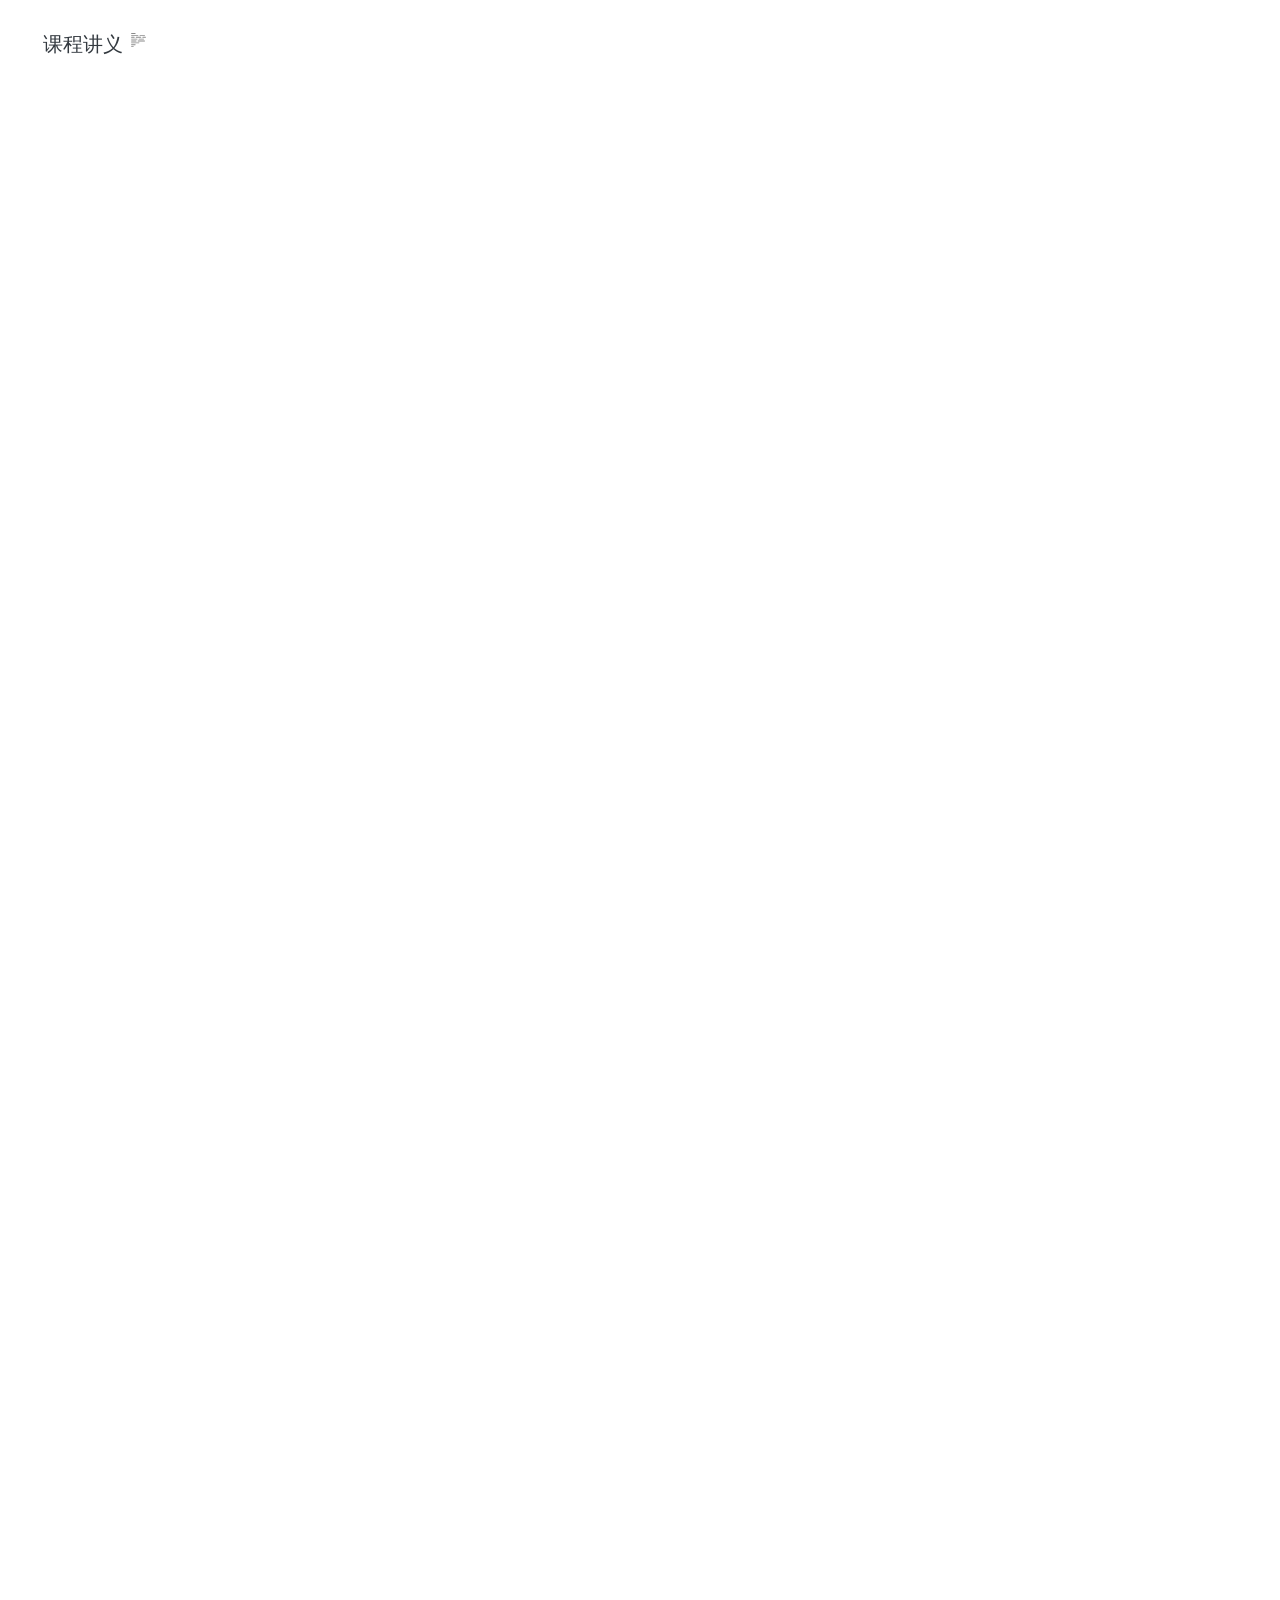
==== index.html @ 45dc6c01 "build: AI 课程讲义网页教材" ====
<!DOCTYPE html>
<html xmlns="http://www.w3.org/1999/xhtml" lang="zh-Hans" xml:lang="zh-Hans"><head>

<meta charset="utf-8">
<meta name="generator" content="quarto-1.10.18">

<meta name="viewport" content="width=device-width, initial-scale=1.0, user-scalable=yes">

<meta name="author" content="张晨">
<meta name="dcterms.date" content="2026-09-29">

<title>课程简介 – AI 在经济管理研究中的应用</title>
<style>
/* Default styles provided by pandoc.
** See https://pandoc.org/MANUAL.html#variables-for-html for config info.
*/
span.smallcaps{font-variant: small-caps;}
div.columns{display: flex; gap: 1.5em;}
div.column{flex: auto;}
@media screen {
div.columns{gap: min(4vw, 1.5em);}
div.column{overflow-x: auto;}
}
div.hanging-indent{margin-left: 1.5em; text-indent: -1.5em;}
ul.task-list{list-style: none;}
ul.task-list li input[type="checkbox"] {
  width: 0.8em;
  margin: 0 0.8em 0.2em -1em; /* quarto-specific, see https://github.com/quarto-dev/quarto-cli/issues/4556 */ 
  vertical-align: middle;
}
/* CSS for syntax highlighting */
html { -webkit-text-size-adjust: 100%; }
pre > code.sourceCode { white-space: pre; position: relative; }
pre > code.sourceCode > span { display: inline-block; line-height: 1.25; }
pre > code.sourceCode > span:empty { height: 1.2em; }
.sourceCode { overflow: visible; }
code.sourceCode > span { color: inherit; text-decoration: inherit; }
div.sourceCode { margin: 1em 0; }
pre.sourceCode { margin: 0; }
@media screen {
div.sourceCode { overflow: auto; }
}
@media print {
pre > code.sourceCode { white-space: pre-wrap; }
pre > code.sourceCode > span { text-indent: -5em; padding-left: 5em; }
}
pre.numberSource code
  { counter-reset: source-line 0; }
pre.numberSource code > span
  { position: relative; left: -4em; counter-increment: source-line; }
pre.numberSource code > span > a:first-child::before
  { content: counter(source-line);
    position: relative; left: -1em; text-align: right; vertical-align: baseline;
    border: none; display: inline-block;
    -webkit-touch-callout: none; -webkit-user-select: none;
    -khtml-user-select: none; -moz-user-select: none;
    -ms-user-select: none; user-select: none;
    padding: 0 4px; width: 4em;
  }
pre.numberSource { margin-left: 3em;  padding-left: 4px; }
div.sourceCode
  {   }
@media screen {
pre > code.sourceCode > span > a:first-child::before { text-decoration: underline; }
}
</style>


<script src="site_libs/quarto-nav/quarto-nav.js"></script>
<script src="site_libs/quarto-nav/headroom.min.js"></script>
<script src="site_libs/clipboard/clipboard.min.js"></script>
<script src="site_libs/quarto-search/autocomplete.umd.js"></script>
<script src="site_libs/quarto-search/fuse.min.js"></script>
<script src="site_libs/quarto-search/quarto-search.js"></script>
<meta name="quarto:offset" content="./">
<link href="./01-ai-cognition.html" rel="next">
<script src="site_libs/quarto-html/quarto.js" type="module"></script>
<script src="site_libs/quarto-html/tabsets/tabsets.js" type="module"></script>
<script src="site_libs/quarto-html/popper.min.js"></script>
<script src="site_libs/quarto-html/tippy.umd.min.js"></script>
<script src="site_libs/quarto-html/anchor.min.js"></script>
<link href="site_libs/quarto-html/tippy.css" rel="stylesheet">
<link href="site_libs/quarto-html/quarto-syntax-highlighting-eec68b17241c1efd3eae2de50d816e3e.css" rel="stylesheet" id="quarto-text-highlighting-styles">
<script src="site_libs/bootstrap/bootstrap.min.js"></script>
<link href="site_libs/bootstrap/bootstrap-icons.css" rel="stylesheet">
<link href="site_libs/bootstrap/bootstrap-d5fb2bd185f07460e4408dd84795c9a0.min.css" rel="stylesheet" append-hash="true" id="quarto-bootstrap" data-mode="light">
<script id="quarto-search-options" type="application/json">{
  "location": "sidebar",
  "copy-button": false,
  "collapse-after": 3,
  "panel-placement": "start",
  "type": "textbox",
  "limit": 50,
  "keyboard-shortcut": [
    "f",
    "/",
    "s"
  ],
  "language": {
    "search-no-results-text": "没有结果",
    "search-matching-documents-text": "匹配的文档",
    "search-copy-link-title": "复制搜索链接",
    "search-hide-matches-text": "隐藏其它匹配结果",
    "search-more-match-text": "更多匹配结果",
    "search-more-matches-text": "更多匹配结果",
    "search-clear-button-title": "清除",
    "search-text-placeholder": "",
    "search-detached-cancel-button-title": "取消",
    "search-submit-button-title": "提交",
    "search-label": "搜索"
  }
}</script>
<style>
  /* ---------- 登录门禁：页面锁定与登录框样式 ---------- */
  /* 未登录时隐藏正文（仅保留登录框） */
  html.auth-locked body > *:not(#book-auth-gate) {
    visibility: hidden !important;
  }

  #book-auth-gate {
    position: fixed;
    inset: 0;
    z-index: 2147483647;
    display: flex;
    align-items: center;
    justify-content: center;
    padding: 24px;
    box-sizing: border-box;
    background: radial-gradient(1200px 700px at 20% 0%, #22303f 0%, #16202b 55%, #101820 100%);
    font-family: -apple-system, BlinkMacSystemFont, "Segoe UI", "PingFang SC", "Hiragino Sans GB", "Microsoft YaHei", sans-serif;
    color: #1a1a1a;
  }
  #book-auth-gate[hidden] { display: none !important; }

  .auth-card {
    width: 100%;
    max-width: 380px;
    background: #ffffff;
    border-radius: 14px;
    box-shadow: 0 24px 60px rgba(0, 0, 0, 0.45);
    padding: 40px 36px 34px;
    box-sizing: border-box;
  }
  .auth-brand {
    text-align: center;
    margin-bottom: 26px;
  }
  .auth-brand .auth-kicker {
    display: inline-block;
    font-size: 12px;
    letter-spacing: 0.08em;
    color: #0b7285;
    background: rgba(11, 114, 133, 0.08);
    padding: 3px 10px;
    border-radius: 999px;
    margin-bottom: 14px;
  }
  .auth-brand h1 {
    font-size: 20px;
    line-height: 1.35;
    font-weight: 700;
    margin: 0 0 6px;
    color: #1a2733;
  }
  .auth-brand p {
    font-size: 13px;
    color: #7a8794;
    margin: 0;
  }
  .auth-field { margin-bottom: 16px; }
  .auth-field label {
    display: block;
    font-size: 13px;
    font-weight: 600;
    color: #3c4854;
    margin-bottom: 6px;
  }
  .auth-field input {
    width: 100%;
    box-sizing: border-box;
    padding: 11px 13px;
    font-size: 15px;
    color: #1a2733;
    background: #f6f8fa;
    border: 1px solid #d7dee5;
    border-radius: 8px;
    outline: none;
    transition: border-color 0.15s, box-shadow 0.15s;
  }
  .auth-field input:focus {
    border-color: #0b7285;
    box-shadow: 0 0 0 3px rgba(11, 114, 133, 0.15);
    background: #ffffff;
  }
  .auth-error {
    display: none;
    font-size: 13px;
    color: #c0392b;
    background: rgba(192, 57, 43, 0.08);
    border-radius: 8px;
    padding: 9px 12px;
    margin: -4px 0 14px;
  }
  .auth-submit {
    width: 100%;
    box-sizing: border-box;
    padding: 12px 16px;
    font-size: 15px;
    font-weight: 600;
    color: #ffffff;
    background: #0b7285;
    border: none;
    border-radius: 8px;
    cursor: pointer;
    transition: background 0.15s;
  }
  .auth-submit:hover { background: #095d6d; }
  .auth-submit:active { background: #084c59; }
  .auth-hint {
    text-align: center;
    font-size: 12px;
    color: #a4afba;
    margin-top: 18px;
  }
</style>

<script>
  /* 立即锁定：若尚未登录，则在正文渲染前隐藏页面内容 */
  (function () {
    var ok = false;
    try {
      ok = sessionStorage.getItem("BOOK_AUTH_OK") === "1";
    } catch (e) {
      ok = false;
    }
    if (!ok) {
      document.documentElement.classList.add("auth-locked");
    }
  })();
</script>


<link rel="stylesheet" href="styles.css">
</head>

<body class="nav-sidebar floating quarto-light">

<div id="quarto-search-results"></div>
  <header id="quarto-header" class="headroom fixed-top">
  <nav class="quarto-secondary-nav">
    <div class="container-fluid d-flex">
      <button type="button" class="quarto-btn-toggle btn" data-bs-toggle="collapse" role="button" data-bs-target=".quarto-sidebar-collapse-item" aria-controls="quarto-sidebar" aria-expanded="false" aria-label="展开或折叠侧边栏导航" onclick="if (window.quartoToggleHeadroom) { window.quartoToggleHeadroom(); }">
        <i class="bi bi-layout-text-sidebar-reverse"></i>
      </button>
        <nav class="quarto-page-breadcrumbs" aria-label="breadcrumb"><ol class="breadcrumb"><li class="breadcrumb-item"><a href="./index.html">课程简介</a></li></ol></nav>
        <a class="flex-grow-1" role="navigation" data-bs-toggle="collapse" data-bs-target=".quarto-sidebar-collapse-item" aria-controls="quarto-sidebar" aria-expanded="false" aria-label="展开或折叠侧边栏导航" onclick="if (window.quartoToggleHeadroom) { window.quartoToggleHeadroom(); }">      
        </a>
      <button type="button" class="btn quarto-search-button" aria-label="搜索" onclick="window.quartoOpenSearch();">
        <i class="bi bi-search"></i>
      </button>
    </div>
  </nav>
</header>
<!-- content -->
<div id="quarto-content" class="quarto-container page-columns page-rows-contents page-layout-article">
<!-- sidebar -->
  <nav id="quarto-sidebar" class="sidebar collapse collapse-horizontal quarto-sidebar-collapse-item sidebar-navigation floating overflow-auto">
    <div class="pt-lg-2 mt-2 text-left sidebar-header">
    <div class="sidebar-title mb-0 py-0">
      <a href="./">课程讲义</a> 
        <div class="sidebar-tools-main">
  <a href="" class="quarto-reader-toggle quarto-navigation-tool px-1" onclick="window.quartoToggleReader(); return false;" title="切换阅读器模式">
  <div class="quarto-reader-toggle-btn">
  <i class="bi"></i>
  </div>
</a>
</div>
    </div>
      </div>
        <div class="mt-2 flex-shrink-0 align-items-center">
        <div class="sidebar-search">
        <div id="quarto-search" class="" title="搜索"></div>
        </div>
        </div>
    <div class="sidebar-menu-container"> 
    <ul class="list-unstyled mt-1">
        <li class="sidebar-item">
  <div class="sidebar-item-container"> 
  <a href="./index.html" class="sidebar-item-text sidebar-link active">
 <span class="menu-text">课程简介</span></a>
  </div>
</li>
        <li class="sidebar-item">
  <div class="sidebar-item-container"> 
  <a href="./01-ai-cognition.html" class="sidebar-item-text sidebar-link">
 <span class="menu-text">第一讲：AI 认知与工具概览</span></a>
  </div>
</li>
        <li class="sidebar-item">
  <div class="sidebar-item-container"> 
  <a href="./02-environment-setup.html" class="sidebar-item-text sidebar-link">
 <span class="menu-text">第二讲：环境安装与引擎配置</span></a>
  </div>
</li>
        <li class="sidebar-item">
  <div class="sidebar-item-container"> 
  <a href="./03-agent-basics.html" class="sidebar-item-text sidebar-link">
 <span class="menu-text">第三讲：Agent 基础操作</span></a>
  </div>
</li>
        <li class="sidebar-item">
  <div class="sidebar-item-container"> 
  <a href="./04-agent-advanced.html" class="sidebar-item-text sidebar-link">
 <span class="menu-text">第四讲：Agent 进阶</span></a>
  </div>
</li>
        <li class="sidebar-item">
  <div class="sidebar-item-container"> 
  <a href="./05-knowledge-base.html" class="sidebar-item-text sidebar-link">
 <span class="menu-text">第五讲：知识库构建与学术品味蒸馏</span></a>
  </div>
</li>
        <li class="sidebar-item">
  <div class="sidebar-item-container"> 
  <a href="./06-data-collection.html" class="sidebar-item-text sidebar-link">
 <span class="menu-text">第六讲：AI 辅助数据采集</span></a>
  </div>
</li>
        <li class="sidebar-item">
  <div class="sidebar-item-container"> 
  <a href="./07-text-analysis.html" class="sidebar-item-text sidebar-link">
 <span class="menu-text">第七讲：AI 辅助文本分析</span></a>
  </div>
</li>
        <li class="sidebar-item">
  <div class="sidebar-item-container"> 
  <a href="./08-empirical-research.html" class="sidebar-item-text sidebar-link">
 <span class="menu-text">第八讲：AI 辅助规范实证研究</span></a>
  </div>
</li>
    </ul>
    </div>
</nav>
<div id="quarto-sidebar-glass" class="quarto-sidebar-collapse-item" data-bs-toggle="collapse" data-bs-target=".quarto-sidebar-collapse-item"></div>
<!-- margin-sidebar -->
    <div id="quarto-margin-sidebar" class="sidebar margin-sidebar">
        <nav id="TOC" role="doc-toc" class="toc-active">
    <h2 id="toc-title">该页面内容</h2>
   
  <ul>
  <li><a href="#人工智能在经济管理研究中的应用" id="toc-人工智能在经济管理研究中的应用" class="nav-link active" data-scroll-target="#人工智能在经济管理研究中的应用">人工智能在经济管理研究中的应用</a>
  <ul class="collapse">
  <li><a href="#你会学到什么" id="toc-你会学到什么" class="nav-link" data-scroll-target="#你会学到什么">你会学到什么</a></li>
  <li><a href="#如何使用本教材" id="toc-如何使用本教材" class="nav-link" data-scroll-target="#如何使用本教材">如何使用本教材</a></li>
  </ul></li>
  </ul>
</nav>
    </div>
<!-- main -->
<main class="content" id="quarto-document-content">

<header id="title-block-header" class="quarto-title-block default">
<div class="quarto-title">
<div class="quarto-title-block"><div><h1 class="title">课程简介</h1><button type="button" class="btn code-tools-button" id="quarto-code-tools-source"><i class="bi"></i> 代码</button></div></div>
<p class="subtitle lead">课程讲义 · 网页教材</p>
</div>



<div class="quarto-title-meta">

    <div>
    <div class="quarto-title-meta-heading">作者</div>
    <div class="quarto-title-meta-contents">
             <p>张晨 </p>
          </div>
  </div>
    
    <div>
    <div class="quarto-title-meta-heading">发布于</div>
    <div class="quarto-title-meta-contents">
      <p class="date">2026-09-29</p>
    </div>
  </div>
  
    
  </div>
  


</header>


<section id="人工智能在经济管理研究中的应用" class="level1">
<h1>人工智能在经济管理研究中的应用</h1>
<p><strong>授课人：</strong> 张晨（西北农林科技大学经济管理学院）</p>
<p><strong>课程性质：</strong> 研究生方法类课程 · 8 讲 · 2026 年夏季学期</p>
<hr>
<p>这是一套面向经济管理类研究生的 <strong>AI 工具实操教材</strong>，共 8 讲。课程目标不是把读者教成程序员，而是让读者把大语言模型与 Agent 真正接进自己的科研工作流——读文献、理数据、跑回归、写论文，每一步都有 AI 可接手、可放大的地方。</p>
<section id="你会学到什么" class="level2">
<h2 class="anchored" data-anchor-id="你会学到什么">你会学到什么</h2>
<table class="caption-top table">
<colgroup>
<col style="width: 33%">
<col style="width: 33%">
<col style="width: 33%">
</colgroup>
<thead>
<tr class="header">
<th>讲次</th>
<th>主题</th>
<th>一句话概括</th>
</tr>
</thead>
<tbody>
<tr class="odd">
<td>第一讲</td>
<td>AI 认知与工具概览</td>
<td>搞清楚 LLM 能做什么、不能做什么，选对工具</td>
</tr>
<tr class="even">
<td>第二讲</td>
<td>环境安装与引擎配置</td>
<td>装好一条能跑通的 AI 工具链</td>
</tr>
<tr class="odd">
<td>第三讲</td>
<td>Agent 基础操作</td>
<td>Skills 入门、项目规则与 Git 版本控制</td>
</tr>
<tr class="even">
<td>第四讲</td>
<td>Agent 进阶</td>
<td>自定义 Skill 与多 Agent 编排</td>
</tr>
<tr class="odd">
<td>第五讲</td>
<td>知识库构建与学术品味蒸馏</td>
<td>把文献变成 AI 能调用的知识，把学者风格变成可复用的 Agent</td>
</tr>
<tr class="even">
<td>第六讲</td>
<td>AI 辅助数据采集</td>
<td>爬虫原理、API 发现与生产级爬虫</td>
</tr>
<tr class="odd">
<td>第七讲</td>
<td>AI 辅助文本分析</td>
<td>LLM 文本分类、情感分析与信息提取</td>
</tr>
<tr class="even">
<td>第八讲</td>
<td>AI 辅助规范实证研究</td>
<td>研究设计、Stata 规范与三个完整案例</td>
</tr>
</tbody>
</table>
</section>
<section id="如何使用本教材" class="level2">
<h2 class="anchored" data-anchor-id="如何使用本教材">如何使用本教材</h2>
<ul>
<li>每讲都包含 <strong>上节</strong> 与 <strong>下节</strong> 两部分，对应一次课的两个 45 分钟。</li>
<li>建议在电脑前同步操作：<strong>每装完一个工具、每跑完一步，立刻验证</strong>，不要攒到最后统一验证。</li>
<li>左侧边栏可搜索、可折叠，点击目录即可跳转到任意讲次。</li>
</ul>
<div class="callout callout-style-default callout-tip callout-titled">
<div class="callout-header d-flex align-content-center">
<div class="callout-icon-container">
<i class="callout-icon"></i>
</div>
<div class="callout-title-container flex-fill">
<span class="screen-reader-only">提示</span>开始阅读
</div>
</div>
<div class="callout-body-container callout-body">
<p>使用左侧边栏目录，或点击下方链接进入任意一讲：</p>
<ol type="1">
<li><a href="./01-ai-cognition.html">第一讲：AI 认知与工具概览</a></li>
<li><a href="./02-environment-setup.html">第二讲：环境安装与引擎配置</a></li>
<li><a href="./03-agent-basics.html">第三讲：Agent 基础操作</a></li>
<li><a href="./04-agent-advanced.html">第四讲：Agent 进阶</a></li>
<li><a href="./05-knowledge-base.html">第五讲：知识库构建与学术品味蒸馏</a></li>
<li><a href="./06-data-collection.html">第六讲：AI 辅助数据采集</a></li>
<li><a href="./07-text-analysis.html">第七讲：AI 辅助文本分析</a></li>
<li><a href="./08-empirical-research.html">第八讲：AI 辅助规范实证研究</a></li>
</ol>
</div>
</div>
<div class="callout callout-style-default callout-note callout-titled">
<div class="callout-header d-flex align-content-center">
<div class="callout-icon-container">
<i class="callout-icon"></i>
</div>
<div class="callout-title-container flex-fill">
<span class="screen-reader-only">注记</span>版权与使用
</div>
</div>
<div class="callout-body-container callout-body">
<p>本教材仅供课程教学与内部学习使用。未经作者许可，请勿对外传播。</p>
</div>
</div>


<!-- -->

</section>
</section>

</main> <!-- /main -->
<!-- 登录门禁：登录框 + 校验逻辑 -->
<div id="book-auth-gate" hidden="">
  <div class="auth-card">
    <div class="auth-brand">
      <span class="auth-kicker">课程教材 · 需登录</span>
      <h1>人工智能在经济管理研究中的应用</h1>
      <p>请输入用户名和密码以继续阅读</p>
    </div>
    <form id="book-auth-form" autocomplete="off">
      <div class="auth-field">
        <label for="book-auth-user">用户名</label>
        <input type="text" id="book-auth-user" name="username" placeholder="请输入用户名" autocomplete="username">
      </div>
      <div class="auth-field">
        <label for="book-auth-pass">密码</label>
        <input type="password" id="book-auth-pass" name="password" placeholder="请输入密码" autocomplete="current-password">
      </div>
      <div class="auth-error" id="book-auth-error">用户名或密码错误，请重试。</div>
      <button type="submit" class="auth-submit" id="book-auth-submit">登 录</button>
      <div class="auth-hint">登录状态仅在本浏览器当前会话内有效</div>
    </form>
  </div>
</div>

<script>
(function () {
  /* ---------- 纯 JS SHA-256（ASCII） ---------- */
  function sha256(ascii) {
    function rightRotate(value, amount) { return (value >>> amount) | (value << (32 - amount)); }
    var mathPow = Math.pow;
    var maxWord = mathPow(2, 32);
    var result = '';
    var words = [];
    var asciiBitLength = ascii.length * 8;
    var hash = sha256.h = sha256.h || [];
    var k = sha256.k = sha256.k || [];
    var primeCounter = k.length;
    var isComposite = {};
    for (var candidate = 2; primeCounter < 64; candidate++) {
      if (!isComposite[candidate]) {
        for (var i = 0; i < 313; i += candidate) { isComposite[i] = candidate; }
        hash[primeCounter] = (mathPow(candidate, 0.5) * maxWord) | 0;
        k[primeCounter++] = (mathPow(candidate, 1 / 3) * maxWord) | 0;
      }
    }
    ascii += '\x80';
    while (ascii.length % 64 - 56) ascii += '\x00';
    for (var i = 0; i < ascii.length; i++) {
      var j = ascii.charCodeAt(i);
      if (j >> 8) return '';
      words[i >> 2] |= j << ((3 - i) % 4) * 8;
    }
    words[words.length] = ((asciiBitLength / maxWord) | 0);
    words[words.length] = (asciiBitLength);
    for (var j2 = 0; j2 < words.length;) {
      var w = words.slice(j2, j2 += 16);
      var oldHash = hash;
      hash = hash.slice(0, 8);
      for (var i2 = 0; i2 < 64; i2++) {
        var w15 = w[i2 - 15], w2 = w[i2 - 2];
        var a = hash[0], e = hash[4];
        var temp1 = hash[7]
          + (rightRotate(e, 6) ^ rightRotate(e, 11) ^ rightRotate(e, 25))
          + ((e & hash[5]) ^ ((~e) & hash[6]))
          + k[i2]
          + (w[i2] = (i2 < 16) ? w[i2] : (
              w[i2 - 16]
              + (rightRotate(w15, 7) ^ rightRotate(w15, 18) ^ (w15 >>> 3))
              + w[i2 - 7]
              + (rightRotate(w2, 17) ^ rightRotate(w2, 19) ^ (w2 >>> 10))
            ) | 0
          );
        var temp2 = (rightRotate(a, 2) ^ rightRotate(a, 13) ^ rightRotate(a, 22))
          + ((a & hash[1]) ^ (a & hash[2]) ^ (hash[1] & hash[2]));
        hash = [(temp1 + temp2) | 0].concat(hash);
        hash[4] = (hash[4] + temp1) | 0;
      }
      for (var i3 = 0; i3 < 8; i3++) { hash[i3] = (hash[i3] + oldHash[i3]) | 0; }
    }
    for (var i4 = 0; i4 < 8; i4++) {
      for (var j3 = 3; j3 + 1; j3--) {
        var b = (hash[i4] >> (j3 * 8)) & 255;
        result += ((b < 16) ? 0 : '') + b.toString(16);
      }
    }
    return result;
  }

  /* 校验值：sha256("pisces_chen_30")（用户名与密码相同） */
  var CRED_HASH = "98dcd99562737bd3e3240000ed05df35168050efb866fe569d4602f31b26643f";

  var gate = document.getElementById("book-auth-gate");
  var form = document.getElementById("book-auth-form");
  var userInput = document.getElementById("book-auth-user");
  var passInput = document.getElementById("book-auth-pass");
  var errEl = document.getElementById("book-auth-error");

  function isLocked() {
    return document.documentElement.classList.contains("auth-locked");
  }

  function unlock() {
    try { sessionStorage.setItem("BOOK_AUTH_OK", "1"); } catch (e) {}
    document.documentElement.classList.remove("auth-locked");
    if (gate) gate.hidden = true;
  }

  /* 初始化：已登录则直接隐藏登录框，未登录则显示 */
  if (isLocked()) {
    gate.hidden = false;
  } else {
    gate.hidden = true;
  }

  if (form) {
    form.addEventListener("submit", function (ev) {
      ev.preventDefault();
      var u = userInput.value || "";
      var p = passInput.value || "";
      if (sha256(u) === CRED_HASH && sha256(p) === CRED_HASH) {
        errEl.style.display = "none";
        unlock();
      } else {
        errEl.style.display = "block";
        passInput.value = "";
        passInput.focus();
      }
    });
  }
})();
</script>
<script id="quarto-html-after-body" type="application/javascript">
  window.document.addEventListener("DOMContentLoaded", function (event) {
    const icon = "";
    const anchorJS = new window.AnchorJS();
    anchorJS.options = {
      placement: 'right',
      icon: icon
    };
    anchorJS.add('.anchored');
    const isCodeAnnotation = (el) => {
      for (const clz of el.classList) {
        if (clz.startsWith('code-annotation-')) {                     
          return true;
        }
      }
      return false;
    }
    const onCopySuccess = function(e) {
      // button target
      const button = e.trigger;
      // don't keep focus
      button.blur();
      // flash "checked"
      button.classList.add('code-copy-button-checked');
      var currentTitle = button.getAttribute("title");
      button.setAttribute("title", "已复制");
      let tooltip;
      if (window.bootstrap) {
        button.setAttribute("data-bs-toggle", "tooltip");
        button.setAttribute("data-bs-placement", "left");
        button.setAttribute("data-bs-title", "已复制");
        tooltip = new bootstrap.Tooltip(button, 
          { trigger: "manual", 
            customClass: "code-copy-button-tooltip",
            offset: [0, -8]});
        tooltip.show();    
      }
      setTimeout(function() {
        if (tooltip) {
          tooltip.hide();
          button.removeAttribute("data-bs-title");
          button.removeAttribute("data-bs-toggle");
          button.removeAttribute("data-bs-placement");
        }
        button.setAttribute("title", currentTitle);
        button.classList.remove('code-copy-button-checked');
      }, 1000);
      // clear code selection
      e.clearSelection();
    }
    const getTextToCopy = function(trigger) {
      const outerScaffold = trigger.parentElement.cloneNode(true);
      const codeEl = outerScaffold.querySelector('code');
      for (const childEl of codeEl.children) {
        if (isCodeAnnotation(childEl)) {
          childEl.remove();
        }
      }
      return codeEl.innerText;
    }
    const clipboard = new window.ClipboardJS('.code-copy-button:not([data-in-quarto-modal])', {
      text: getTextToCopy
    });
    clipboard.on('success', onCopySuccess);
    if (window.document.getElementById('quarto-embedded-source-code-modal')) {
      const clipboardModal = new window.ClipboardJS('.code-copy-button[data-in-quarto-modal]', {
        text: getTextToCopy,
        container: window.document.getElementById('quarto-embedded-source-code-modal')
      });
      clipboardModal.on('success', onCopySuccess);
    }
    const viewSource = window.document.getElementById('quarto-view-source') ||
                       window.document.getElementById('quarto-code-tools-source');
    if (viewSource) {
      const sourceUrl = viewSource.getAttribute("data-quarto-source-url");
      viewSource.addEventListener("click", function(e) {
        if (sourceUrl) {
          // rstudio viewer pane
          if (/\bcapabilities=\b/.test(window.location)) {
            window.open(sourceUrl);
          } else {
            window.location.href = sourceUrl;
          }
        } else {
          const modal = new bootstrap.Modal(document.getElementById('quarto-embedded-source-code-modal'));
          modal.show();
        }
        return false;
      });
    }
    function toggleCodeHandler(show) {
      return function(e) {
        const cellDetails = window.document.querySelectorAll(".cell details.code-fold");
        for (let i=0; i<cellDetails.length; i++) {
          const details = cellDetails[i];
          if (show) {
            details.open = true;
          } else {
            details.removeAttribute("open");
          }
        }
        const cellCodeDivs = window.document.querySelectorAll(".cell div.sourceCode.cell-code");
        const fromCls = show ? "hidden" : "unhidden";
        const toCls = show ? "unhidden" : "hidden";
        for (let i=0; i<cellCodeDivs.length; i++) {
          const codeDiv = cellCodeDivs[i];
          if (codeDiv.classList.contains(fromCls)) {
            codeDiv.classList.remove(fromCls);
            codeDiv.classList.add(toCls);
          } 
        }
        return false;
      }
    }
    const hideAllCode = window.document.getElementById("quarto-hide-all-code");
    if (hideAllCode) {
      hideAllCode.addEventListener("click", toggleCodeHandler(false));
    }
    const showAllCode = window.document.getElementById("quarto-show-all-code");
    if (showAllCode) {
      showAllCode.addEventListener("click", toggleCodeHandler(true));
    }
      var localhostRegex = new RegExp(/^(?:http|https):\/\/localhost\:?[0-9]*\//);
      var mailtoRegex = new RegExp(/^mailto:/);
        var filterRegex = new RegExp('/' + window.location.host + '/');
      var isInternal = (href) => {
          return filterRegex.test(href) || localhostRegex.test(href) || mailtoRegex.test(href);
      }
      // Inspect non-navigation links and adorn them if external
     var links = window.document.querySelectorAll('a[href]:not(.nav-link):not(.navbar-brand):not(.toc-action):not(.sidebar-link):not(.sidebar-item-toggle):not(.pagination-link):not(.no-external):not([aria-hidden]):not(.dropdown-item):not(.quarto-navigation-tool):not(.about-link)');
      for (var i=0; i<links.length; i++) {
        const link = links[i];
        if (!isInternal(link.href)) {
          // undo the damage that might have been done by quarto-nav.js in the case of
          // links that we want to consider external
          if (link.dataset.originalHref !== undefined) {
            link.href = link.dataset.originalHref;
          }
            // target, if specified
            link.setAttribute("target", "_blank");
            if (link.getAttribute("rel") === null) {
              link.setAttribute("rel", "noopener");
            }
        }
      }
    function tippyHover(el, contentFn, onTriggerFn, onUntriggerFn) {
      const config = {
        allowHTML: true,
        maxWidth: 500,
        delay: 100,
        arrow: false,
        appendTo: function(el) {
            return el.parentElement;
        },
        interactive: true,
        interactiveBorder: 10,
        theme: 'quarto',
        placement: 'bottom-start',
      };
      if (contentFn) {
        config.content = contentFn;
      }
      if (onTriggerFn) {
        config.onTrigger = onTriggerFn;
      }
      if (onUntriggerFn) {
        config.onUntrigger = onUntriggerFn;
      }
      window.tippy(el, config); 
    }
    const noterefs = window.document.querySelectorAll('a[role="doc-noteref"]');
    for (var i=0; i<noterefs.length; i++) {
      const ref = noterefs[i];
      tippyHover(ref, function() {
        // use id or data attribute instead here
        let href = ref.getAttribute('data-footnote-href') || ref.getAttribute('href');
        try { href = new URL(href).hash; } catch {}
        const id = href.replace(/^#\/?/, "");
        const note = window.document.getElementById(id);
        if (note) {
          return note.innerHTML;
        } else {
          return "";
        }
      });
    }
    const xrefs = window.document.querySelectorAll('a.quarto-xref');
    const processXRef = (id, note) => {
      // Strip column container classes
      const stripColumnClz = (el) => {
        el.classList.remove("page-full", "page-columns");
        if (el.children) {
          for (const child of el.children) {
            stripColumnClz(child);
          }
        }
      }
      stripColumnClz(note)
      if (id === null || id.startsWith('sec-')) {
        // Special case sections, only their first couple elements
        const container = document.createElement("div");
        if (note.children && note.children.length > 2) {
          container.appendChild(note.children[0].cloneNode(true));
          for (let i = 1; i < note.children.length; i++) {
            const child = note.children[i];
            if (child.tagName === "P" && child.innerText === "") {
              continue;
            } else {
              container.appendChild(child.cloneNode(true));
              break;
            }
          }
          if (window.Quarto?.typesetMath) {
            window.Quarto.typesetMath(container);
          }
          return container.innerHTML
        } else {
          if (window.Quarto?.typesetMath) {
            window.Quarto.typesetMath(note);
          }
          return note.innerHTML;
        }
      } else {
        // Remove any anchor links if they are present
        const anchorLink = note.querySelector('a.anchorjs-link');
        if (anchorLink) {
          anchorLink.remove();
        }
        if (window.Quarto?.typesetMath) {
          window.Quarto.typesetMath(note);
        }
        if (note.classList.contains("callout")) {
          return note.outerHTML;
        } else {
          return note.innerHTML;
        }
      }
    }
    for (var i=0; i<xrefs.length; i++) {
      const xref = xrefs[i];
      tippyHover(xref, undefined, function(instance) {
        instance.disable();
        let url = xref.getAttribute('href');
        let hash = undefined; 
        if (url.startsWith('#')) {
          hash = url;
        } else {
          try { hash = new URL(url).hash; } catch {}
        }
        if (hash) {
          const id = hash.replace(/^#\/?/, "");
          const note = window.document.getElementById(id);
          if (note !== null) {
            try {
              const html = processXRef(id, note.cloneNode(true));
              instance.setContent(html);
            } finally {
              instance.enable();
              instance.show();
            }
          } else {
            // See if we can fetch this
            fetch(url.split('#')[0])
            .then(res => res.text())
            .then(html => {
              const parser = new DOMParser();
              const htmlDoc = parser.parseFromString(html, "text/html");
              const note = htmlDoc.getElementById(id);
              if (note !== null) {
                const html = processXRef(id, note);
                instance.setContent(html);
              } 
            }).finally(() => {
              instance.enable();
              instance.show();
            });
          }
        } else {
          // See if we can fetch a full url (with no hash to target)
          // This is a special case and we should probably do some content thinning / targeting
          fetch(url)
          .then(res => res.text())
          .then(html => {
            const parser = new DOMParser();
            const htmlDoc = parser.parseFromString(html, "text/html");
            const note = htmlDoc.querySelector('main.content');
            if (note !== null) {
              // This should only happen for chapter cross references
              // (since there is no id in the URL)
              // remove the first header
              if (note.children.length > 0 && note.children[0].tagName === "HEADER") {
                note.children[0].remove();
              }
              const html = processXRef(null, note);
              instance.setContent(html);
            } 
          }).finally(() => {
            instance.enable();
            instance.show();
          });
        }
      }, function(instance) {
      });
    }
        let selectedAnnoteEl;
        const selectorForAnnotation = ( cell, annotation) => {
          let cellAttr = 'data-code-cell="' + cell + '"';
          let lineAttr = 'data-code-annotation="' +  annotation + '"';
          const selector = 'span[' + cellAttr + '][' + lineAttr + ']';
          return selector;
        }
        const selectCodeLines = (annoteEl) => {
          const doc = window.document;
          const targetCell = annoteEl.getAttribute("data-target-cell");
          const targetAnnotation = annoteEl.getAttribute("data-target-annotation");
          const annoteSpan = window.document.querySelector(selectorForAnnotation(targetCell, targetAnnotation));
          const lines = annoteSpan.getAttribute("data-code-lines").split(",");
          const lineIds = lines.map((line) => {
            return targetCell + "-" + line;
          })
          let top = null;
          let height = null;
          let parent = null;
          if (lineIds.length > 0) {
              //compute the position of the single el (top and bottom and make a div)
              const el = window.document.getElementById(lineIds[0]);
              top = el.offsetTop;
              height = el.offsetHeight;
              parent = el.parentElement.parentElement;
            if (lineIds.length > 1) {
              const lastEl = window.document.getElementById(lineIds[lineIds.length - 1]);
              const bottom = lastEl.offsetTop + lastEl.offsetHeight;
              height = bottom - top;
            }
            if (top !== null && height !== null && parent !== null) {
              // cook up a div (if necessary) and position it 
              let div = window.document.getElementById("code-annotation-line-highlight");
              if (div === null) {
                div = window.document.createElement("div");
                div.setAttribute("id", "code-annotation-line-highlight");
                div.style.position = 'absolute';
                parent.appendChild(div);
              }
              div.style.top = top - 2 + "px";
              div.style.height = height + 4 + "px";
              div.style.left = 0;
              let gutterDiv = window.document.getElementById("code-annotation-line-highlight-gutter");
              if (gutterDiv === null) {
                gutterDiv = window.document.createElement("div");
                gutterDiv.setAttribute("id", "code-annotation-line-highlight-gutter");
                gutterDiv.style.position = 'absolute';
                const codeCell = window.document.getElementById(targetCell);
                const gutter = codeCell.querySelector('.code-annotation-gutter');
                gutter.appendChild(gutterDiv);
              }
              gutterDiv.style.top = top - 2 + "px";
              gutterDiv.style.height = height + 4 + "px";
            }
            selectedAnnoteEl = annoteEl;
          }
        };
        const unselectCodeLines = () => {
          const elementsIds = ["code-annotation-line-highlight", "code-annotation-line-highlight-gutter"];
          elementsIds.forEach((elId) => {
            const div = window.document.getElementById(elId);
            if (div) {
              div.remove();
            }
          });
          selectedAnnoteEl = undefined;
        };
          // Handle positioning of the toggle
      window.addEventListener(
        "resize",
        throttle(() => {
          elRect = undefined;
          if (selectedAnnoteEl) {
            selectCodeLines(selectedAnnoteEl);
          }
        }, 10)
      );
      function throttle(fn, ms) {
      let throttle = false;
      let timer;
        return (...args) => {
          if(!throttle) { // first call gets through
              fn.apply(this, args);
              throttle = true;
          } else { // all the others get throttled
              if(timer) clearTimeout(timer); // cancel #2
              timer = setTimeout(() => {
                fn.apply(this, args);
                timer = throttle = false;
              }, ms);
          }
        };
      }
        // Attach click handler to the DT
        const annoteDls = window.document.querySelectorAll('dt[data-target-cell]');
        for (const annoteDlNode of annoteDls) {
          annoteDlNode.addEventListener('click', (event) => {
            const clickedEl = event.target;
            if (clickedEl !== selectedAnnoteEl) {
              unselectCodeLines();
              const activeEl = window.document.querySelector('dt[data-target-cell].code-annotation-active');
              if (activeEl) {
                activeEl.classList.remove('code-annotation-active');
              }
              selectCodeLines(clickedEl);
              clickedEl.classList.add('code-annotation-active');
            } else {
              // Unselect the line
              unselectCodeLines();
              clickedEl.classList.remove('code-annotation-active');
            }
          });
        }
    const findCites = (el) => {
      const parentEl = el.parentElement;
      if (parentEl) {
        const cites = parentEl.dataset.cites;
        if (cites) {
          return {
            el,
            cites: cites.split(' ')
          };
        } else {
          return findCites(el.parentElement)
        }
      } else {
        return undefined;
      }
    };
    var bibliorefs = window.document.querySelectorAll('a[role="doc-biblioref"]');
    for (var i=0; i<bibliorefs.length; i++) {
      const ref = bibliorefs[i];
      const citeInfo = findCites(ref);
      if (citeInfo) {
        tippyHover(citeInfo.el, function() {
          var popup = window.document.createElement('div');
          citeInfo.cites.forEach(function(cite) {
            var citeDiv = window.document.createElement('div');
            citeDiv.classList.add('hanging-indent');
            citeDiv.classList.add('csl-entry');
            var biblioDiv = window.document.getElementById('ref-' + cite);
            if (biblioDiv) {
              citeDiv.innerHTML = biblioDiv.innerHTML;
            }
            popup.appendChild(citeDiv);
          });
          return popup.innerHTML;
        });
      }
    }
  });
  </script>
<nav class="page-navigation">
  <div class="nav-page nav-page-previous">
  </div>
  <div class="nav-page nav-page-next">
      <a href="./01-ai-cognition.html" class="pagination-link" aria-label="第一讲：AI 认知与工具概览">
        <span class="nav-page-text">第一讲：AI 认知与工具概览</span> <i class="bi bi-arrow-right-short"></i>
      </a>
  </div>
</nav><div class="modal fade" id="quarto-embedded-source-code-modal" tabindex="-1" aria-labelledby="quarto-embedded-source-code-modal-label" aria-hidden="true"><div class="modal-dialog modal-dialog-scrollable"><div class="modal-content"><div class="modal-header"><h5 class="modal-title" id="quarto-embedded-source-code-modal-label">源代码</h5><button class="btn-close" data-bs-dismiss="modal"></button></div><div class="modal-body"><div class="">
<div class="code-copy-outer-scaffold"><div class="sourceCode" id="cb1" data-shortcodes="false"><pre class="sourceCode markdown code-with-copy"><code class="sourceCode markdown"><span id="cb1-1"><a href="#cb1-1" aria-hidden="true" tabindex="-1"></a><span class="co">---</span></span>
<span id="cb1-2"><a href="#cb1-2" aria-hidden="true" tabindex="-1"></a><span class="an">title:</span><span class="co"> "课程简介"</span></span>
<span id="cb1-3"><a href="#cb1-3" aria-hidden="true" tabindex="-1"></a><span class="co">---</span></span>
<span id="cb1-4"><a href="#cb1-4" aria-hidden="true" tabindex="-1"></a></span>
<span id="cb1-5"><a href="#cb1-5" aria-hidden="true" tabindex="-1"></a><span class="fu"># 人工智能在经济管理研究中的应用</span></span>
<span id="cb1-6"><a href="#cb1-6" aria-hidden="true" tabindex="-1"></a></span>
<span id="cb1-7"><a href="#cb1-7" aria-hidden="true" tabindex="-1"></a>**授课人：** 张晨（西北农林科技大学经济管理学院）</span>
<span id="cb1-8"><a href="#cb1-8" aria-hidden="true" tabindex="-1"></a></span>
<span id="cb1-9"><a href="#cb1-9" aria-hidden="true" tabindex="-1"></a>**课程性质：** 研究生方法类课程 · 8 讲 · 2026 年夏季学期</span>
<span id="cb1-10"><a href="#cb1-10" aria-hidden="true" tabindex="-1"></a></span>
<span id="cb1-11"><a href="#cb1-11" aria-hidden="true" tabindex="-1"></a>---</span>
<span id="cb1-12"><a href="#cb1-12" aria-hidden="true" tabindex="-1"></a></span>
<span id="cb1-13"><a href="#cb1-13" aria-hidden="true" tabindex="-1"></a>这是一套面向经济管理类研究生的 **AI 工具实操教材**，共 8 讲。课程目标不是把读者教成程序员，而是让读者把大语言模型与 Agent 真正接进自己的科研工作流——读文献、理数据、跑回归、写论文，每一步都有 AI 可接手、可放大的地方。</span>
<span id="cb1-14"><a href="#cb1-14" aria-hidden="true" tabindex="-1"></a></span>
<span id="cb1-15"><a href="#cb1-15" aria-hidden="true" tabindex="-1"></a><span class="fu">## 你会学到什么</span></span>
<span id="cb1-16"><a href="#cb1-16" aria-hidden="true" tabindex="-1"></a></span>
<span id="cb1-17"><a href="#cb1-17" aria-hidden="true" tabindex="-1"></a><span class="pp">|</span> 讲次 <span class="pp">|</span> 主题 <span class="pp">|</span> 一句话概括 <span class="pp">|</span></span>
<span id="cb1-18"><a href="#cb1-18" aria-hidden="true" tabindex="-1"></a><span class="pp">|---|---|---|</span></span>
<span id="cb1-19"><a href="#cb1-19" aria-hidden="true" tabindex="-1"></a><span class="pp">|</span> 第一讲 <span class="pp">|</span> AI 认知与工具概览 <span class="pp">|</span> 搞清楚 LLM 能做什么、不能做什么，选对工具 <span class="pp">|</span></span>
<span id="cb1-20"><a href="#cb1-20" aria-hidden="true" tabindex="-1"></a><span class="pp">|</span> 第二讲 <span class="pp">|</span> 环境安装与引擎配置 <span class="pp">|</span> 装好一条能跑通的 AI 工具链 <span class="pp">|</span></span>
<span id="cb1-21"><a href="#cb1-21" aria-hidden="true" tabindex="-1"></a><span class="pp">|</span> 第三讲 <span class="pp">|</span> Agent 基础操作 <span class="pp">|</span> Skills 入门、项目规则与 Git 版本控制 <span class="pp">|</span></span>
<span id="cb1-22"><a href="#cb1-22" aria-hidden="true" tabindex="-1"></a><span class="pp">|</span> 第四讲 <span class="pp">|</span> Agent 进阶 <span class="pp">|</span> 自定义 Skill 与多 Agent 编排 <span class="pp">|</span></span>
<span id="cb1-23"><a href="#cb1-23" aria-hidden="true" tabindex="-1"></a><span class="pp">|</span> 第五讲 <span class="pp">|</span> 知识库构建与学术品味蒸馏 <span class="pp">|</span> 把文献变成 AI 能调用的知识，把学者风格变成可复用的 Agent <span class="pp">|</span></span>
<span id="cb1-24"><a href="#cb1-24" aria-hidden="true" tabindex="-1"></a><span class="pp">|</span> 第六讲 <span class="pp">|</span> AI 辅助数据采集 <span class="pp">|</span> 爬虫原理、API 发现与生产级爬虫 <span class="pp">|</span></span>
<span id="cb1-25"><a href="#cb1-25" aria-hidden="true" tabindex="-1"></a><span class="pp">|</span> 第七讲 <span class="pp">|</span> AI 辅助文本分析 <span class="pp">|</span> LLM 文本分类、情感分析与信息提取 <span class="pp">|</span></span>
<span id="cb1-26"><a href="#cb1-26" aria-hidden="true" tabindex="-1"></a><span class="pp">|</span> 第八讲 <span class="pp">|</span> AI 辅助规范实证研究 <span class="pp">|</span> 研究设计、Stata 规范与三个完整案例 <span class="pp">|</span></span>
<span id="cb1-27"><a href="#cb1-27" aria-hidden="true" tabindex="-1"></a></span>
<span id="cb1-28"><a href="#cb1-28" aria-hidden="true" tabindex="-1"></a><span class="fu">## 如何使用本教材</span></span>
<span id="cb1-29"><a href="#cb1-29" aria-hidden="true" tabindex="-1"></a></span>
<span id="cb1-30"><a href="#cb1-30" aria-hidden="true" tabindex="-1"></a><span class="ss">- </span>每讲都包含 **上节** 与 **下节** 两部分，对应一次课的两个 45 分钟。</span>
<span id="cb1-31"><a href="#cb1-31" aria-hidden="true" tabindex="-1"></a><span class="ss">- </span>建议在电脑前同步操作：**每装完一个工具、每跑完一步，立刻验证**，不要攒到最后统一验证。</span>
<span id="cb1-32"><a href="#cb1-32" aria-hidden="true" tabindex="-1"></a><span class="ss">- </span>左侧边栏可搜索、可折叠，点击目录即可跳转到任意讲次。</span>
<span id="cb1-33"><a href="#cb1-33" aria-hidden="true" tabindex="-1"></a></span>
<span id="cb1-34"><a href="#cb1-34" aria-hidden="true" tabindex="-1"></a>::: {.callout-tip}</span>
<span id="cb1-35"><a href="#cb1-35" aria-hidden="true" tabindex="-1"></a><span class="fu">## 开始阅读</span></span>
<span id="cb1-36"><a href="#cb1-36" aria-hidden="true" tabindex="-1"></a></span>
<span id="cb1-37"><a href="#cb1-37" aria-hidden="true" tabindex="-1"></a>使用左侧边栏目录，或点击下方链接进入任意一讲：</span>
<span id="cb1-38"><a href="#cb1-38" aria-hidden="true" tabindex="-1"></a></span>
<span id="cb1-39"><a href="#cb1-39" aria-hidden="true" tabindex="-1"></a><span class="ss">1. </span><span class="co">[</span><span class="ot">第一讲：AI 认知与工具概览</span><span class="co">](01-ai-cognition.md)</span></span>
<span id="cb1-40"><a href="#cb1-40" aria-hidden="true" tabindex="-1"></a><span class="ss">2. </span><span class="co">[</span><span class="ot">第二讲：环境安装与引擎配置</span><span class="co">](02-environment-setup.md)</span></span>
<span id="cb1-41"><a href="#cb1-41" aria-hidden="true" tabindex="-1"></a><span class="ss">3. </span><span class="co">[</span><span class="ot">第三讲：Agent 基础操作</span><span class="co">](03-agent-basics.md)</span></span>
<span id="cb1-42"><a href="#cb1-42" aria-hidden="true" tabindex="-1"></a><span class="ss">4. </span><span class="co">[</span><span class="ot">第四讲：Agent 进阶</span><span class="co">](04-agent-advanced.md)</span></span>
<span id="cb1-43"><a href="#cb1-43" aria-hidden="true" tabindex="-1"></a><span class="ss">5. </span><span class="co">[</span><span class="ot">第五讲：知识库构建与学术品味蒸馏</span><span class="co">](05-knowledge-base.md)</span></span>
<span id="cb1-44"><a href="#cb1-44" aria-hidden="true" tabindex="-1"></a><span class="ss">6. </span><span class="co">[</span><span class="ot">第六讲：AI 辅助数据采集</span><span class="co">](06-data-collection.md)</span></span>
<span id="cb1-45"><a href="#cb1-45" aria-hidden="true" tabindex="-1"></a><span class="ss">7. </span><span class="co">[</span><span class="ot">第七讲：AI 辅助文本分析</span><span class="co">](07-text-analysis.md)</span></span>
<span id="cb1-46"><a href="#cb1-46" aria-hidden="true" tabindex="-1"></a><span class="ss">8. </span><span class="co">[</span><span class="ot">第八讲：AI 辅助规范实证研究</span><span class="co">](08-empirical-research.md)</span></span>
<span id="cb1-47"><a href="#cb1-47" aria-hidden="true" tabindex="-1"></a>:::</span>
<span id="cb1-48"><a href="#cb1-48" aria-hidden="true" tabindex="-1"></a></span>
<span id="cb1-49"><a href="#cb1-49" aria-hidden="true" tabindex="-1"></a>::: {.callout-note}</span>
<span id="cb1-50"><a href="#cb1-50" aria-hidden="true" tabindex="-1"></a><span class="fu">## 版权与使用</span></span>
<span id="cb1-51"><a href="#cb1-51" aria-hidden="true" tabindex="-1"></a></span>
<span id="cb1-52"><a href="#cb1-52" aria-hidden="true" tabindex="-1"></a>本教材仅供课程教学与内部学习使用。未经作者许可，请勿对外传播。</span>
<span id="cb1-53"><a href="#cb1-53" aria-hidden="true" tabindex="-1"></a>:::</span></code></pre></div><button title="复制到剪贴板" class="code-copy-button" data-in-quarto-modal=""><i class="bi"></i></button></div>
</div></div></div></div></div>
</div> <!-- /content -->




</body></html>
---- site_libs/quarto-html/tippy.css ----
.tippy-box[data-animation=fade][data-state=hidden]{opacity:0}[data-tippy-root]{max-width:calc(100vw - 10px)}.tippy-box{position:relative;background-color:#333;color:#fff;border-radius:4px;font-size:14px;line-height:1.4;white-space:normal;outline:0;transition-property:transform,visibility,opacity}.tippy-box[data-placement^=top]>.tippy-arrow{bottom:0}.tippy-box[data-placement^=top]>.tippy-arrow:before{bottom:-7px;left:0;border-width:8px 8px 0;border-top-color:initial;transform-origin:center top}.tippy-box[data-placement^=bottom]>.tippy-arrow{top:0}.tippy-box[data-placement^=bottom]>.tippy-arrow:before{top:-7px;left:0;border-width:0 8px 8px;border-bottom-color:initial;transform-origin:center bottom}.tippy-box[data-placement^=left]>.tippy-arrow{right:0}.tippy-box[data-placement^=left]>.tippy-arrow:before{border-width:8px 0 8px 8px;border-left-color:initial;right:-7px;transform-origin:center left}.tippy-box[data-placement^=right]>.tippy-arrow{left:0}.tippy-box[data-placement^=right]>.tippy-arrow:before{left:-7px;border-width:8px 8px 8px 0;border-right-color:initial;transform-origin:center right}.tippy-box[data-inertia][data-state=visible]{transition-timing-function:cubic-bezier(.54,1.5,.38,1.11)}.tippy-arrow{width:16px;height:16px;color:#333}.tippy-arrow:before{content:"";position:absolute;border-color:transparent;border-style:solid}.tippy-content{position:relative;padding:5px 9px;z-index:1}
---- site_libs/quarto-html/quarto-syntax-highlighting-eec68b17241c1efd3eae2de50d816e3e.css ----
/* quarto syntax highlight colors */
:root {
  --quarto-hl-al-color: #95da4c;
  --quarto-hl-an-color: #50a14f;
  --quarto-hl-at-color: #a626a4;
  --quarto-hl-bn-color: #986801;
  --quarto-hl-bu-color: #a626a4;
  --quarto-hl-ch-color: #50a14f;
  --quarto-hl-co-color: #a0a1a7;
  --quarto-hl-cv-color: #e45649;
  --quarto-hl-cn-color: #986801;
  --quarto-hl-cf-color: #a626a4;
  --quarto-hl-dt-color: #a626a4;
  --quarto-hl-dv-color: #986801;
  --quarto-hl-do-color: #e45649;
  --quarto-hl-er-color: #f44747;
  --quarto-hl-ex-color: #4078f2;
  --quarto-hl-fl-color: #986801;
  --quarto-hl-fu-color: #4078f2;
  --quarto-hl-im-color: #50a14f;
  --quarto-hl-in-color: #c45b00;
  --quarto-hl-kw-color: #a626a4;
  --quarto-hl-op-color: #a626a4;
  --quarto-hl-pp-color: #a626a4;
  --quarto-hl-re-color: #2980b9;
  --quarto-hl-sc-color: #0184bc;
  --quarto-hl-ss-color: #da4453;
  --quarto-hl-st-color: #50a14f;
  --quarto-hl-va-color: #e45649;
  --quarto-hl-vs-color: #da4453;
  --quarto-hl-wa-color: #da4453;
}

/* other quarto variables */
:root {
  --quarto-font-monospace: SFMono-Regular, Menlo, Monaco, Consolas, "Liberation Mono", "Courier New", monospace;
}

/* syntax highlight based on Pandoc's rules */
pre > code.sourceCode > span {
  color: #383a42;
}

code.sourceCode > span {
  color: #383a42;
}

div.sourceCode,
div.sourceCode pre.sourceCode {
  color: #383a42;
}

/* Normal */
code span {
  color: #383a42;
}

/* Alert */
code span.al {
  background-color: #4d1f24;
  font-weight: bold;
  color: #95da4c;
}

/* Annotation */
code span.an {
  color: #50a14f;
}

/* Attribute */
code span.at {
  color: #a626a4;
}

/* BaseN */
code span.bn {
  color: #986801;
}

/* BuiltIn */
code span.bu {
  color: #a626a4;
}

/* ControlFlow */
code span.cf {
  color: #a626a4;
}

/* Char */
code span.ch {
  color: #50a14f;
}

/* Constant */
code span.cn {
  color: #986801;
}

/* Comment */
code span.co {
  font-style: italic;
  color: #a0a1a7;
}

/* CommentVar */
code span.cv {
  font-style: italic;
  color: #e45649;
}

/* Documentation */
code span.do {
  color: #e45649;
}

/* DataType */
code span.dt {
  color: #a626a4;
}

/* DecVal */
code span.dv {
  color: #986801;
}

/* Error */
code span.er {
  color: #f44747;
  text-decoration: underline;
}

/* Extension */
code span.ex {
  font-weight: bold;
  color: #4078f2;
}

/* Float */
code span.fl {
  color: #986801;
}

/* Function */
code span.fu {
  color: #4078f2;
}

/* Import */
code span.im {
  color: #50a14f;
}

/* Information */
code span.in {
  color: #c45b00;
}

/* Keyword */
code span.kw {
  color: #a626a4;
}

/* Operator */
code span.op {
  color: #a626a4;
}

/* Preprocessor */
code span.pp {
  color: #a626a4;
}

/* RegionMarker */
code span.re {
  background-color: #153042;
  color: #2980b9;
}

/* SpecialChar */
code span.sc {
  color: #0184bc;
}

/* SpecialString */
code span.ss {
  color: #da4453;
}

/* String */
code span.st {
  color: #50a14f;
}

/* Variable */
code span.va {
  color: #e45649;
}

/* VerbatimString */
code span.vs {
  color: #da4453;
}

/* Warning */
code span.wa {
  color: #da4453;
}

.prevent-inlining {
  content: "</";
}

/*# sourceMappingURL=02661fbacfa289bc94e36756b94767a8.css.map */
---- styles.css ----
/*
 * Custom Quarto styles: callouts, semantic code blocks (opencode/agent/skill), terminal frame.
 * Edit freely to match your book's branding.
 */

/* Base font size */
html {
  font-size: 15px;
}

body {
  font-size: 1rem;
}

/* Title Block */
.quarto-meta-block {
  display: grid;
  grid-template-columns: 50% 50%;
}

.quarto-meta {
  margin-bottom: 1.4em;
}

.quarto-meta-padded {
  padding-top: .4em;
}

.quarto-meta p.quarto-meta-title {
  text-transform: uppercase;
  font-size: 0.8em;
}

.quarto-meta p {
  margin-top: 0;
  margin-bottom: 0;
}

.quarto-frontmatter {
  font-size: 0.9em !important;
  line-height: 0.9em !important;
}

pre.quarto-frontmatter-container {
  border: solid var(--vscode-panel-border) 1px;
  width: calc(100% - 1.1em);
  padding: 0.5em 0 0.5em 0.5em!important;
  margin-right: 0.6em;
}

.quarto-abstract {
  padding-top: 0.5em;
}

/* Decorated Divs */
pre {
  padding: 0.5em;
  border: solid var(--vscode-panel-border) 1px;
  width: calc(100% - 1.6em)
}

.quarto-div {
  border: solid 1px var(--vscode-panel-border);
  border-radius: 3px;
  background-color: #EEEEEE11;
  color: var(--vscode-foreground);
  padding: 1em;
  margin-bottom: 1em;
  box-sizing: border-box;
  width: calc(100% - 0.6em);
}

.quarto-attribute-decorator + h1,
.quarto-attribute-decorator + h2,
.quarto-attribute-decorator + h3,
.quarto-attribute-decorator + h4,
.quarto-attribute-decorator + h5,
.quarto-attribute-decorator + h6,
.quarto-attribute-decorator + pre {
  margin-top: 0 !important;
}

.quarto-attribute-decorator.quarto-heading-attribute-decorator {
  transform: translateY(2em);
}

.quarto-attribute-decorator {
  margin-top: var(--jp-content-heading-margin-top);
  padding-right: 1em;
  display: flex;
  justify-content: right;
  background-color: transparent;
  font-size: 0.7em;
  transform: translateY(1em);
}

.quarto-attribute-decorator .quarto-attribute-decorator-content {
  border: solid var(--vscode-panel-border) 1px;
  background-color: var(--theme-input-background);
  border-radius: 20px;
  margin-right: 1.5em;
  padding-bottom: 2px;
  padding-left: 7px;
  padding-right: 7px;
  white-space: nowrap;
}

/* 控制章节标题与上下元素的间距 */
h1.title,
h1.anchored {
  margin-top: 0.8em;
  margin-bottom: 0.7em;
}

/* Code Blocks */
.jp-RenderedHTMLCommon pre,
.jp-RenderedHTMLCommon > pre {
  margin-left: .1em;
  margin-right: 0;
  padding: 0.2em;
  border: solid 1px var(--vscode-panel-border);
  border-radius: 3px;
}

/* Tables */
.quarto-rendered-md.jp-RenderedHTMLCommon table {
  margin-left: inherit;
  margin-right: inherit;
}

/* Callouts - 提示框、警示框等 */
.callout {
  margin-top: 1em;
  margin-bottom: 1em;
  border-radius: 6px;
  font-size: 0.95rem;
  box-sizing: border-box;
  width: 100%;
  border-left: 6px solid #ccc;
  background-color: #f9f9f9;
  padding: 0;
  overflow: hidden;
}

.callout-header {
  display: flex;
  align-items: center;
  padding: 0.6em 1em;
  font-weight: bold;
  font-size: 1rem;
}

.callout-body {
  padding: 0.8em 1em;
  line-height: 1.6;
}

/* Callout 类型样式 */
div.callout-important {
  border-left-color: #d9534f;
}
div.callout-important .callout-header {
  background-color: #f7dddc;
  color: #a94442;
}

div.callout-note {
  border-left-color: #4582ec;
}
div.callout-note .callout-header {
  background-color: #dae6fb;
  color: #305fdd;
}

div.callout-warning {
  border-left-color: #f0ad4e;
}
div.callout-warning .callout-header {
  background-color: #fcefdc;
  color: #8a6d3b;
}

div.callout-tip {
  border-left-color: #02b875;
}
div.callout-tip .callout-header {
  background-color: #ccf1e3;
  color: #1e7e34;
}

div.callout-caution {
  border-left-color: #fd7e14;
}
div.callout-caution .callout-header {
  background-color: #ffe5d0;
  color: #995700;
}

/* 自定义提示词对话框 */
div.callout-prompt {
  border-left-color: #881a86;
}
div.callout-prompt .callout-header {
  background-color: #ece6ee;
  color: #ba17c9;
}

/* Shortcodes */
span.shortcode {
  font-family: var(--jp-code-font-family);
  line-height: var(--jp-code-line-height);
  background: var(--vscode-textPreformat-background);
  color: var(--vscode-textPreformat-foreground);
  padding-left: 1px;
  padding-right: 1px;
  white-space: pre-wrap;
}

/* Footnotes */
hr.footnotes-sep {
  width: calc(100% - 0.6em);
}

/* 控制代码块与输出结果之间的垂直间距 */
div.cell > div.cell-output,
div.cell > div.cell-output-display,
div.cell-output-stdout {
  margin-top: 0.1em !important;
  margin-bottom: 0.1em !important;
  padding-top: 0 !important;
  padding-bottom: 0 !important;
}

.cell-output-stdout pre {
  font-size: 0.95em;
  line-height: 1.3;
  margin: 0;
  padding: 0;
}

/* Mermaid 图只显示渲染结果，不显示 Quarto 自动附带的源码面板 */
.cell:has(.cell-output-display svg) > .code-copy-outer-scaffold {
  display: none;
}

/* ========================================
   自定义代码块：opencode / agent / skill
   ======================================== */

/* --- 共享基础样式 --- */
.custom-code-block {
  position: relative;
  margin: 1.2em 0;
  border-left: 4px solid #ccc;
  border-radius: 0 8px 8px 0;
  overflow: hidden;
  box-shadow: 0 1px 3px rgba(0, 0, 0, 0.08);
}

.custom-code-header {
  display: flex;
  align-items: center;
  justify-content: space-between;
  padding: 0.4em 0.8em;
  border-bottom: 1px solid #e5e5e5;
}

.custom-code-label {
  font-size: 0.78em;
  font-weight: 600;
  letter-spacing: 0.03em;
  font-family: system-ui, -apple-system, sans-serif;
}

.custom-code-copy {
  font-size: 0.72em;
  padding: 0.2em 0.6em;
  border: 1px solid #ccc;
  border-radius: 4px;
  background: #fff;
  cursor: pointer;
  font-family: system-ui, -apple-system, sans-serif;
  transition: all 0.2s ease;
}

.custom-code-copy.copied {
  background: #059669 !important;
  color: #fff !important;
  border-color: #059669 !important;
}

.custom-code-block pre {
  margin: 0 !important;
  padding: 0.8em 1em !important;
  border: none !important;
  border-radius: 0 !important;
  width: 100% !important;
  box-sizing: border-box;
}

.custom-code-block pre code {
  font-size: 0.95em;
  line-height: 1.6;
  white-space: pre-wrap;
  word-wrap: break-word;
}

/* --- Claude Code 提示词 (橙色) --- */
.opencode-block {
  border-left-color: #e07a3a;
  border: 1px solid #f5c5a0;
  border-left: 4px solid #e07a3a;
}
.opencode-block .custom-code-header {
  background: linear-gradient(135deg, #fff0e5 0%, #fde4d0 100%);
  border-bottom-color: #f5c5a0;
}
.opencode-block .custom-code-label { color: #c45a1a; }
.opencode-block .custom-code-copy {
  color: #c45a1a;
  border-color: #f0b890;
}
.opencode-block .custom-code-copy:hover {
  background: #e07a3a;
  color: #fff;
  border-color: #e07a3a;
}
.opencode-block pre { background: #fff8f2 !important; }
.opencode-block pre code { color: #6b3410; }

/* --- Agent 配置 (蓝色) --- */
.agent-block {
  border-left-color: #2563eb;
  border: 1px solid #bfdbfe;
  border-left: 4px solid #2563eb;
}
.agent-block .custom-code-header {
  background: linear-gradient(135deg, #e0eeff 0%, #d0e2ff 100%);
  border-bottom-color: #bfdbfe;
}
.agent-block .custom-code-label { color: #1d4ed8; }
.agent-block .custom-code-copy {
  color: #1d4ed8;
  border-color: #93c5fd;
}
.agent-block .custom-code-copy:hover {
  background: #2563eb;
  color: #fff;
  border-color: #2563eb;
}
.agent-block pre { background: #f0f5ff !important; }
.agent-block pre code { color: #1e3a5f; }

/* --- Skill 定义 (绿色) --- */
.skill-block {
  border-left-color: #059669;
  border: 1px solid #a7f3d0;
  border-left: 4px solid #059669;
}
.skill-block .custom-code-header {
  background: linear-gradient(135deg, #d1fae5 0%, #c4f0da 100%);
  border-bottom-color: #a7f3d0;
}
.skill-block .custom-code-label { color: #047857; }
.skill-block .custom-code-copy {
  color: #047857;
  border-color: #6ee7b7;
}
.skill-block .custom-code-copy:hover {
  background: #059669;
  color: #fff;
  border-color: #059669;
}
.skill-block pre { background: #f0fdf4 !important; }
.skill-block pre code { color: #14532d; }

/* ========================================
   终端窗口样式：bash
   ======================================== */

.terminal-block {
  position: relative;
  margin: 1.2em 0;
  border-radius: 8px;
  overflow: hidden;
  box-shadow: 0 2px 8px rgba(0, 0, 0, 0.15);
  border: 1px solid #1a1a2e;
}

.terminal-header {
  display: flex;
  align-items: center;
  justify-content: space-between;
  padding: 0.6em 0.8em;
  background: #2d2d3d;
  border-bottom: 1px solid #1a1a2e;
}

.terminal-dots {
  display: flex;
  gap: 7px;
}

.terminal-dot {
  width: 12px;
  height: 12px;
  border-radius: 50%;
  display: inline-block;
}

.terminal-dot.red { background: #ff5f57; }
.terminal-dot.yellow { background: #febc2e; }
.terminal-dot.green { background: #28c840; }

.terminal-copy {
  font-size: 0.72em;
  padding: 0.2em 0.6em;
  border: 1px solid #555;
  border-radius: 4px;
  background: transparent;
  color: #aaa;
  cursor: pointer;
  font-family: system-ui, -apple-system, sans-serif;
  transition: all 0.2s ease;
}

.terminal-copy:hover {
  background: #555;
  color: #fff;
  border-color: #777;
}

.terminal-copy.copied {
  background: #059669 !important;
  color: #fff !important;
  border-color: #059669 !important;
}

.terminal-block pre {
  margin: 0 !important;
  padding: 1em 1.2em !important;
  border: none !important;
  border-radius: 0 !important;
  width: 100% !important;
  box-sizing: border-box;
  background: #1e1e2e !important;
}

.terminal-block pre code {
  font-size: 0.95em;
  line-height: 1.6;
  color: #cdd6f4;
  white-space: pre-wrap;
  word-wrap: break-word;
}

/* --- 深色模式 --- */
@media (prefers-color-scheme: dark) {
  .custom-code-copy.copied {
    background: #059669 !important;
  }
  /* Claude Code 深色 */
  .opencode-block { border-color: #6b3a1e; border-left-color: #f09860; }
  .opencode-block .custom-code-header { background: linear-gradient(135deg, #3a2010 0%, #2a1508 100%); border-bottom-color: #6b3a1e; }
  .opencode-block .custom-code-label { color: #f0b890; }
  .opencode-block .custom-code-copy { background: #2a1508; color: #f0b890; border-color: #6b3a1e; }
  .opencode-block .custom-code-copy:hover { background: #e07a3a; color: #fff; }
  .opencode-block pre { background: #1a0e05 !important; }
  .opencode-block pre code { color: #fde4d0; }

  /* Agent 深色 */
  .agent-block { border-color: #1e3a5f; border-left-color: #60a5fa; }
  .agent-block .custom-code-header { background: linear-gradient(135deg, #1e2d4a 0%, #0f1d33 100%); border-bottom-color: #1e3a5f; }
  .agent-block .custom-code-label { color: #93c5fd; }
  .agent-block .custom-code-copy { background: #0f1d33; color: #93c5fd; border-color: #1e3a5f; }
  .agent-block .custom-code-copy:hover { background: #3b82f6; color: #fff; }
  .agent-block pre { background: #0b1529 !important; }
  .agent-block pre code { color: #bfdbfe; }

  /* Skill 深色 */
  .skill-block { border-color: #064e3b; border-left-color: #34d399; }
  .skill-block .custom-code-header { background: linear-gradient(135deg, #0d3025 0%, #06201a 100%); border-bottom-color: #064e3b; }
  .skill-block .custom-code-label { color: #6ee7b7; }
  .skill-block .custom-code-copy { background: #06201a; color: #6ee7b7; border-color: #064e3b; }
  .skill-block .custom-code-copy:hover { background: #10b981; color: #fff; }
  .skill-block pre { background: #041410 !important; }
  .skill-block pre code { color: #a7f3d0; }
}
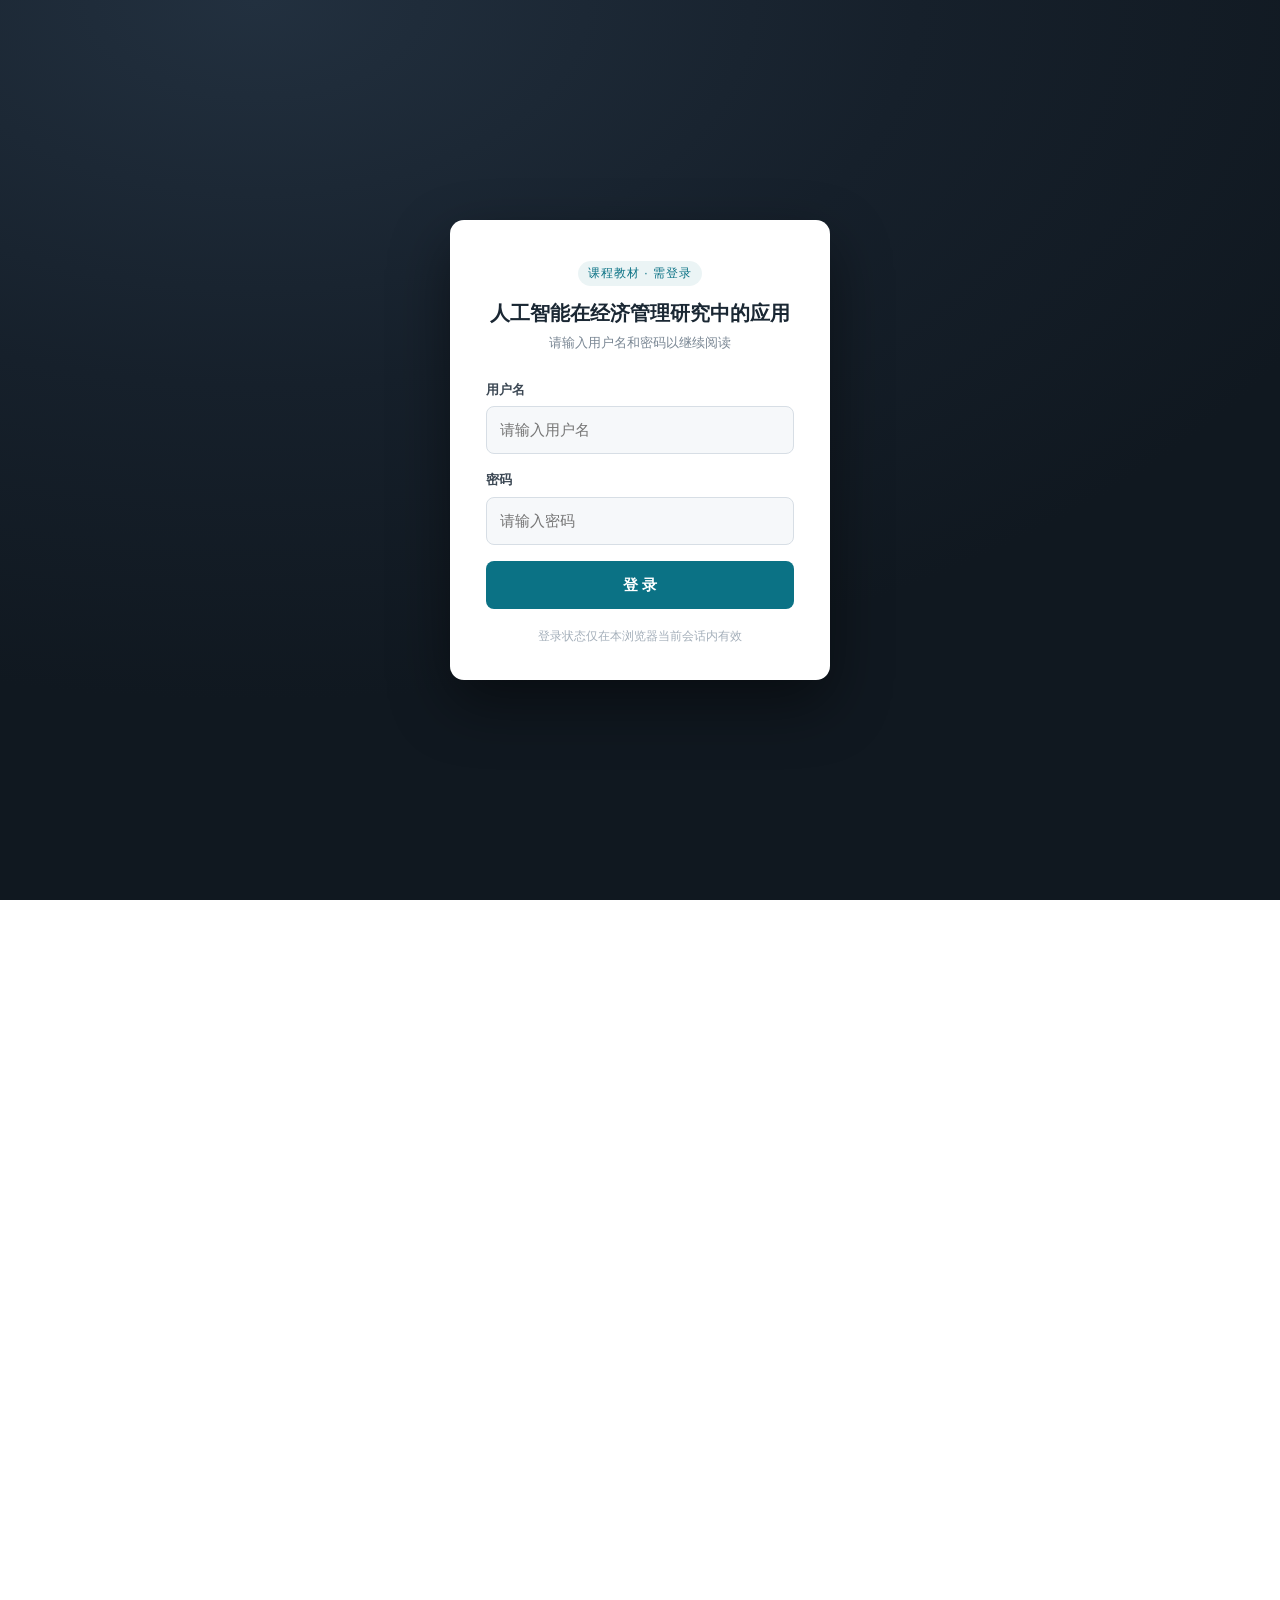
==== commit f1a7d0eb: "fix: 登录门禁在锁定状态下正确显示登录框" ====
--- a/index.html
+++ b/index.html
@@ -115,6 +115,14 @@
   /* 未登录时隐藏正文（仅保留登录框） */
   html.auth-locked body > *:not(#book-auth-gate) {
     visibility: hidden !important;
+  }
+  /* 登录框可能被插入正文容器内部，这里显式让它可见（覆盖继承的 hidden） */
+  html.auth-locked body #book-auth-gate {
+    visibility: visible !important;
+  }
+  html.auth-locked,
+  html.auth-locked body {
+    overflow: hidden;
   }
 
   #book-auth-gate {
